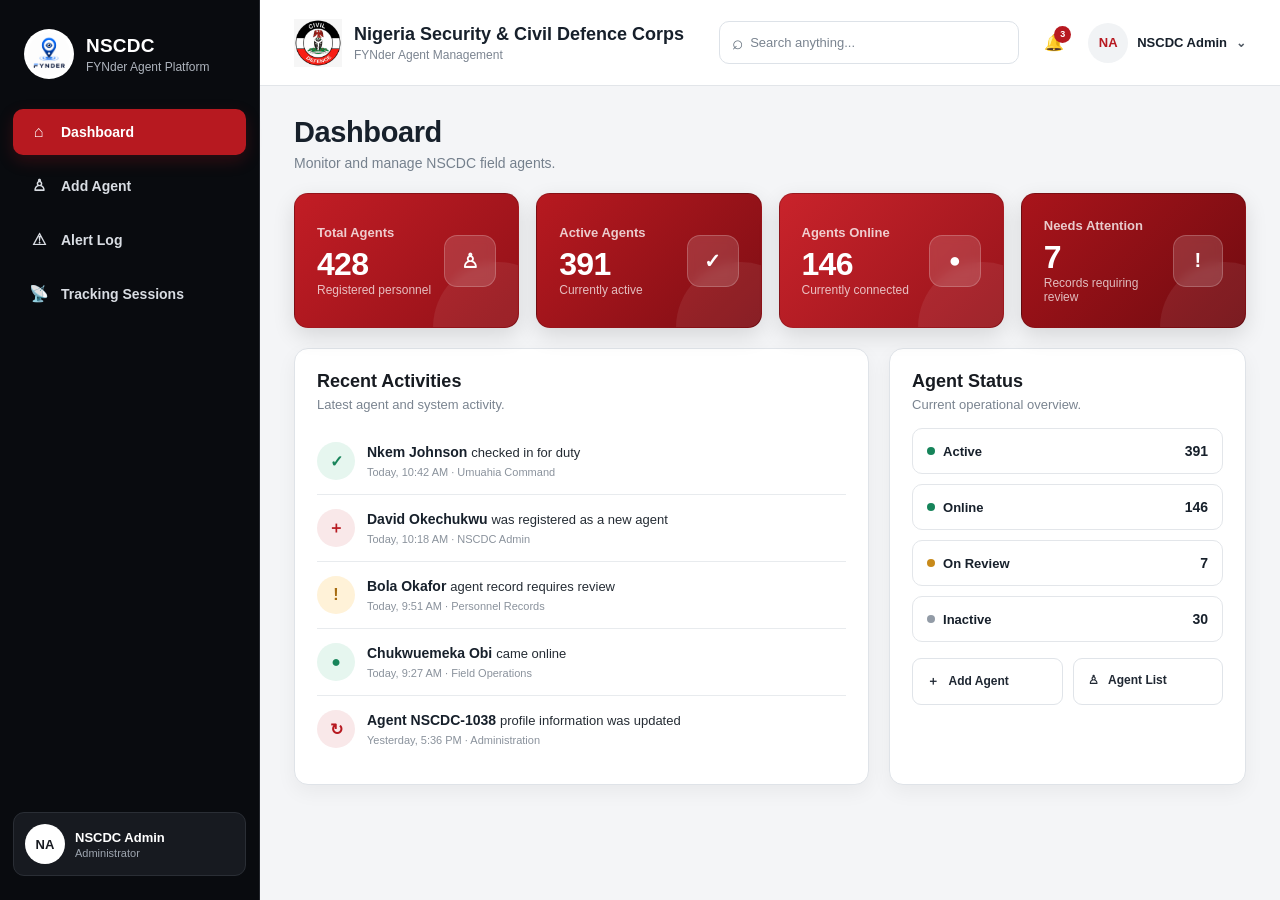
==== index.html @ cd8efd9a "Structured the folders properly" ====
<!doctype html>
<html lang="en">
<head>
  <meta charset="UTF-8">
  <meta name="viewport" content="width=device-width, initial-scale=1.0">

  <title>NSCDC FYNder — Dashboard</title>

  <link rel="stylesheet" href="styles.css">

  <style>
    /* --- Admin dropdown (header, top-right) — same pattern as agents.html --- */
    .top-user{ position: relative; cursor: pointer; user-select: none; }
    .top-user-menu{
      display: none;
      position: absolute;
      top: 100%;
      right: 0;
      margin-top: 10px;
      min-width: 150px;
      background: #fff;
      border: 1px solid #eee;
      border-radius: 10px;
      box-shadow: 0 10px 28px rgba(0,0,0,0.12);
      overflow: hidden;
      z-index: 60;
    }
    .top-user.open .top-user-menu{ display: block; }
    .top-user-menu a{
      display: block;
      padding: 10px 14px;
      font-size: 14px;
      color: #dc2626;
      text-decoration: none;
    }
    .top-user-menu a:hover{ background: #fef2f2; }

    /* --- Notification bell: vibrate + dropdown --- */
    .notification{ position: relative; cursor: pointer; }
    .notif-bell-icon{ display: inline-block; }
    @keyframes bellShake{
      0%,100%{ transform: rotate(0); }
      10%,30%,50%,70%{ transform: rotate(-14deg); }
      20%,40%,60%{ transform: rotate(14deg); }
      80%{ transform: rotate(-7deg); }
      90%{ transform: rotate(7deg); }
    }
    .notification.shake .notif-bell-icon{ animation: bellShake .6s ease-in-out; }
    .notif-menu{
      display: none;
      position: absolute;
      top: 100%;
      right: 0;
      margin-top: 12px;
      width: 270px;
      background: #fff;
      border: 1px solid #eee;
      border-radius: 12px;
      box-shadow: 0 10px 28px rgba(0,0,0,0.12);
      overflow: hidden;
      z-index: 70;
      cursor: default;
    }
    .notification.open .notif-menu{ display: block; }
    .notif-menu-header{
      padding: 10px 14px; font-size: 12px; font-weight: 700; letter-spacing: .03em;
      text-transform: uppercase; color: #999; border-bottom: 1px solid #f2f2f2;
    }
    .notif-item{
      display: flex; gap: 8px; align-items: flex-start; padding: 10px 14px;
      text-decoration: none; color: #1a1a1a; border-bottom: 1px solid #f7f7f7;
    }
    .notif-item:hover{ background: #fef2f2; }
    .notif-item .notif-icon{ font-size: 16px; margin-top: 1px; }
    .notif-item-title{ font-size: 13px; font-weight: 600; }
    .notif-item-sub{ font-size: 12px; color: #999; margin-top: 1px; }
    .notif-view-all{
      display: block; text-align: center; padding: 10px; font-size: 13px;
      font-weight: 600; color: #dc2626; text-decoration: none;
    }
    .notif-view-all:hover{ background: #fef2f2; }
  </style>

</head>

<body>

<div class="app">

  <!-- =========================
       SIDEBAR
  ========================== -->
  <aside class="sidebar">

    <div class="brand">
      <img
        src="fynder logo.png"
        alt="NSCDC Logo"
        class="brand-logo"
      >

      <div class="brand-text">
        <strong>NSCDC</strong>
        <span>FYNder Agent Platform</span>
      </div>
    </div>


    <!-- Navigation -->
    <nav class="nav">

      <a href="dashboard.html" class="nav-link active">
        <span class="nav-icon">⌂</span>
        <span>Dashboard</span>
      </a>

      <a href="agents.html" class="nav-link">
        <span class="nav-icon">♙</span>
        <span>Add Agent</span>
      </a>

      <a href="alerts.html" class="nav-link">
        <span class="nav-icon">⚠</span>
        <span>Alert Log</span>
      </a>

      <a href="tracking.html" class="nav-link">
        <span class="nav-icon">📡</span>
        <span>Tracking Sessions</span>
      </a>

    </nav>


    <!-- Sidebar bottom -->
    <div class="sidebar-bottom">

      <div class="admin-card">

        <div class="avatar">
          NA
        </div>

        <div class="admin-info">
          <strong>NSCDC Admin</strong>
          <span>Administrator</span>
        </div>

       

      </div>

      
        
      </a>

    </div>

  </aside>



  <!-- =========================
       MAIN AREA
  ========================== -->
  <main class="main">

    <!-- =========================
         TOP HEADER
    ========================== -->
    <header class="top-header">

      <div class="organization">

        <img
          src="nscdc-logo.png"
          alt="NSCDC"
          class="organization-logo"
        >

        <div class="organization-text">
          <strong>Nigeria Security &amp; Civil Defence Corps</strong>
          <span>FYNder Agent Management</span>
        </div>

      </div>


      <!-- Search -->
      <div class="top-search">
        <span class="search-icon">⌕</span>
        <span>Search anything...</span>
      </div>


      <!-- Notification -->
      <div class="notification" id="notifBell">

        <span class="notif-bell-icon">🔔</span>

        <span class="notification-badge" id="notifBadge">
          3
        </span>

        <div class="notif-menu" id="notifMenu">
          <div class="notif-menu-header">Recent reports</div>
          <a class="notif-item" href="alerts.html#ALT-00124">
            <span class="notif-icon">🏫</span>
            <div>
              <div class="notif-item-title">School Attack reported</div>
              <div class="notif-item-sub">Umuahia North · Critical · 10:42 AM</div>
            </div>
          </a>
          <a class="notif-item" href="alerts.html#ALT-00123">
            <span class="notif-icon">🧒</span>
            <div>
              <div class="notif-item-title">Missing Child reported</div>
              <div class="notif-item-sub">Aba South · High · 9:17 AM</div>
            </div>
          </a>
          <a class="notif-item" href="alerts.html#ALT-00121">
            <span class="notif-icon">🏫</span>
            <div>
              <div class="notif-item-title">School Attack reported</div>
              <div class="notif-item-sub">Ohafia · High · 8:30 AM</div>
            </div>
          </a>
          <a class="notif-view-all" href="alerts.html">View all alerts</a>
        </div>

      </div>


      <!-- User -->
      <div class="top-user" id="topUser">

        <div class="top-avatar">
          NA
        </div>

        <span class="top-user-name">
          NSCDC Admin
        </span>

        <span class="top-user-arrow">
          ⌄
        </span>

        <div class="top-user-menu" id="topUserMenu">
          <a href="#">⏻ Log out</a>
        </div>

      </div>

    </header>



    <!-- =========================
         PAGE CONTENT
    ========================== -->
    <section class="content">


      <!-- Page title -->
      <div class="page-title">

        <div>
          <h1>Dashboard</h1>

          <p>
            Monitor and manage NSCDC field agents.
          </p>
        </div>

      </div>



      <!-- =========================
           STATISTICS
      ========================== -->
      <div class="stats-grid">


        <!-- Total Agents -->
        <div class="stat-card stat-red-one">

          <div class="stat-content">

            <span class="stat-label">
              Total Agents
            </span>

            <strong class="stat-number">
              428
            </strong>

            <span class="stat-description">
              Registered personnel
            </span>

          </div>

          <div class="stat-icon">
            ♙
          </div>

        </div>



        <!-- Active Agents -->
        <div class="stat-card stat-red-two">

          <div class="stat-content">

            <span class="stat-label">
              Active Agents
            </span>

            <strong class="stat-number">
              391
            </strong>

            <span class="stat-description">
              Currently active
            </span>

          </div>

          <div class="stat-icon">
            ✓
          </div>

        </div>



        <!-- Online Agents -->
        <div class="stat-card stat-red-three">

          <div class="stat-content">

            <span class="stat-label">
              Agents Online
            </span>

            <strong class="stat-number">
              146
            </strong>

            <span class="stat-description">
              Currently connected
            </span>

          </div>

          <div class="stat-icon">
            ●
          </div>

        </div>



        <!-- Attention -->
        <div class="stat-card stat-red-four">

          <div class="stat-content">

            <span class="stat-label">
              Needs Attention
            </span>

            <strong class="stat-number">
              7
            </strong>

            <span class="stat-description">
              Records requiring review
            </span>

          </div>

          <div class="stat-icon">
            !
          </div>

        </div>

      </div>



      <!-- =========================
           DASHBOARD LOWER SECTION
      ========================== -->
      <div class="dashboard-grid">


        <!-- =========================
             RECENT ACTIVITIES
        ========================== -->
        <div class="dashboard-card">

          <div class="card-header">

            <div>
              <h2>Recent Activities</h2>

              <p>
                Latest agent and system activity.
              </p>
            </div>

          </div>


          <!-- Activity 1 -->
          <div class="activity-row">

            <div class="activity-icon activity-green">
              ✓
            </div>

            <div class="activity-content">

              <strong>
                Nkem Johnson
              </strong>

              <span>
                checked in for duty
              </span>

              <small>
                Today, 10:42 AM · Umuahia Command
              </small>

            </div>

          </div>


          <!-- Activity 2 -->
          <div class="activity-row">

            <div class="activity-icon activity-red">
              ＋
            </div>

            <div class="activity-content">

              <strong>
                David Okechukwu
              </strong>

              <span>
                was registered as a new agent
              </span>

              <small>
                Today, 10:18 AM · NSCDC Admin
              </small>

            </div>

          </div>


          <!-- Activity 3 -->
          <div class="activity-row">

            <div class="activity-icon activity-amber">
              !
            </div>

            <div class="activity-content">

              <strong>
                Bola Okafor
              </strong>

              <span>
                agent record requires review
              </span>

              <small>
                Today, 9:51 AM · Personnel Records
              </small>

            </div>

          </div>


          <!-- Activity 4 -->
          <div class="activity-row">

            <div class="activity-icon activity-green">
              ●
            </div>

            <div class="activity-content">

              <strong>
                Chukwuemeka Obi
              </strong>

              <span>
                came online
              </span>

              <small>
                Today, 9:27 AM · Field Operations
              </small>

            </div>

          </div>


          <!-- Activity 5 -->
          <div class="activity-row">

            <div class="activity-icon activity-red">
              ↻
            </div>

            <div class="activity-content">

              <strong>
                Agent NSCDC-1038
              </strong>

              <span>
                profile information was updated
              </span>

              <small>
                Yesterday, 5:36 PM · Administration
              </small>

            </div>

          </div>

        </div>



        <!-- =========================
             AGENT STATUS
        ========================== -->
        <div class="dashboard-card">

          <div class="card-header">

            <div>
              <h2>Agent Status</h2>

              <p>
                Current operational overview.
              </p>
            </div>

          </div>


          <!-- Active -->
          <div class="status-row">

            <div class="status-name">

              <span class="status-dot dot-green"></span>

              <span>
                Active
              </span>

            </div>

            <strong>
              391
            </strong>

          </div>


          <!-- Online -->
          <div class="status-row">

            <div class="status-name">

              <span class="status-dot dot-green"></span>

              <span>
                Online
              </span>

            </div>

            <strong>
              146
            </strong>

          </div>


          <!-- Review -->
          <div class="status-row">

            <div class="status-name">

              <span class="status-dot dot-amber"></span>

              <span>
                On Review
              </span>

            </div>

            <strong>
              7
            </strong>

          </div>


          <!-- Inactive -->
          <div class="status-row">

            <div class="status-name">

              <span class="status-dot dot-gray"></span>

              <span>
                Inactive
              </span>

            </div>

            <strong>
              30
            </strong>

          </div>


          <!-- Quick links -->
          <div class="quick-links">

            <a href="agents.html">
              ＋ &nbsp; Add Agent
            </a>

            <a href="agents.html">
              ♙ &nbsp; Agent List
            </a>

          </div>

        </div>

      </div>

    </section>

  </main>

</div>

<script>
  // Security/NSCDC Admin dropdown (header, top-right) — same behavior as agents.html
  var topUser = document.getElementById("topUser");
  if (topUser) {
    topUser.addEventListener("click", function(e){
      e.stopPropagation();
      topUser.classList.toggle("open");
    });
    // Close it when clicking anywhere else on the page
    document.addEventListener("click", function(){
      topUser.classList.remove("open");
    });
    // Prevent clicks inside the menu itself from closing it before the link fires
    var topUserMenu = document.getElementById("topUserMenu");
    if (topUserMenu) {
      topUserMenu.addEventListener("click", function(e){ e.stopPropagation(); });
    }
  }

  // Notification bell: dropdown + vibrate on new report
  var notifBell = document.getElementById("notifBell");
  var notifMenu = document.getElementById("notifMenu");
  if (notifBell) {
    notifBell.addEventListener("click", function(e){
      e.stopPropagation();
      notifBell.classList.toggle("open");
    });
    document.addEventListener("click", function(){
      notifBell.classList.remove("open");
    });
    if (notifMenu) {
      notifMenu.addEventListener("click", function(e){ e.stopPropagation(); });
    }
  }

  function shakeNotifBell(){
    if (!notifBell) return;
    notifBell.classList.add("shake");
    setTimeout(function(){ notifBell.classList.remove("shake"); }, 650);
  }

  // Simulates a new report coming in. Replace with a real trigger
  // (e.g. a websocket "new_alert" event) when this connects to a backend.
  setTimeout(shakeNotifBell, 3000);
  setInterval(shakeNotifBell, 20000);
</script>

</body>
</html>
---- styles.css ----
/* =========================================
   RESET
========================================= */

* {
  box-sizing: border-box;
}

html {
  margin: 0;
  padding: 0;
}

body {
  margin: 0;
  padding: 0;

  font-family:
    Inter,
    "Segoe UI",
    Arial,
    sans-serif;

  background: #f4f5f7;
  color: #171b21;
}


/* =========================================
   APP
========================================= */

.app {
  min-height: 100vh;
  display: flex;
}


/* =========================================
   SIDEBAR
========================================= */

.sidebar {
  position: fixed;

  left: 0;
  top: 0;
  bottom: 0;

  width: 260px;

  background: #080a0d;
  color: #ffffff;

  padding: 24px 13px;

  display: flex;
  flex-direction: column;

  border-right: 1px solid #24272d;

  z-index: 10;
}


/* Brand */

.brand {
  display: flex;
  align-items: center;

  gap: 12px;

  padding: 5px 11px 30px;
}

.brand-logo {
  width: 50px;
  height: 50px;

  object-fit: contain;

  background: #ffffff;

  border-radius: 50%;

  padding: 4px;
}

.brand-text strong {
  display: block;

  font-size: 19px;
  font-weight: 800;

  letter-spacing: .2px;
}

.brand-text span {
  display: block;

  margin-top: 3px;

  color: #aeb4bd;

  font-size: 12px;
}


/* =========================================
   NAVIGATION
========================================= */

.nav {
  display: grid;
  gap: 7px;
}

.nav-link {
  display: flex;
  align-items: center;

  gap: 12px;

  padding: 14px 15px;

  border-radius: 10px;

  color: #d9dde3;

  text-decoration: none;

  font-size: 14px;
  font-weight: 700;

  transition:
    background .2s ease,
    color .2s ease,
    transform .2s ease;
}

.nav-link:hover {
  background: #1b1e23;

  color: #ffffff;

  transform: translateX(2px);
}

.nav-link.active {
  background: #b71920;

  color: #ffffff;

  box-shadow:
    0 5px 15px rgba(183, 25, 32, .25);
}

.nav-icon {
  width: 21px;

  text-align: center;

  font-size: 16px;
}


/* =========================================
   SIDEBAR BOTTOM
========================================= */

.sidebar-bottom {
  margin-top: auto;
}

.admin-card {
  display: flex;
  align-items: center;

  gap: 10px;

  padding: 11px;

  background: #171a20;

  border: 1px solid #2a2e35;

  border-radius: 11px;
}

.avatar {
  width: 40px;
  height: 40px;

  border-radius: 50%;

  display: grid;
  place-items: center;

  background: #ffffff;

  color: #171a20;

  font-weight: 800;

  font-size: 13px;
}

.admin-info {
  min-width: 0;
}

.admin-info strong {
  display: block;

  font-size: 13px;
}

.admin-info span {
  display: block;

  margin-top: 2px;

  color: #9da5af;

  font-size: 11px;
}

.admin-arrow {
  margin-left: auto;

  color: #aeb4bd;
}

.logout {
  display: block;

  margin-top: 9px;

  padding: 9px;

  border-radius: 8px;

  color: #bfc5cd;

  text-align: center;

  text-decoration: none;

  font-size: 13px;

  transition: all .2s ease;
}

.logout:hover {
  background: #24272d;

  color: #ffffff;
}


/* =========================================
   MAIN
========================================= */

.main {
  width: calc(100% - 260px);

  margin-left: 260px;

  min-height: 100vh;
}


/* =========================================
   TOP HEADER
========================================= */

.top-header {
  height: 86px;

  background: #ffffff;

  border-bottom: 1px solid #e2e5e9;

  display: flex;
  align-items: center;

  gap: 22px;

  padding: 0 34px;
}


/* Organization */

.organization {
  display: flex;
  align-items: center;

  gap: 12px;

  flex: 1;
}

.organization-logo {
  width: 48px;
  height: 48px;

  object-fit: contain;
}

.organization-text strong {
  display: block;

  font-size: 18px;
}

.organization-text span {
  display: block;

  margin-top: 3px;

  color: #7b8490;

  font-size: 12px;
}


/* Search */

.top-search {
  width: 300px;
  height: 43px;

  border: 1px solid #dde2e8;

  border-radius: 10px;

  display: flex;
  align-items: center;

  gap: 7px;

  padding: 0 12px;

  color: #7a8490;

  font-size: 13px;
}

.search-icon {
  font-size: 19px;

  color: #65717e;
}


/* Notification */

.notification {
  position: relative;

  width: 25px;
  height: 30px;

  display: grid;
  place-items: center;
}

.notification-icon {
  font-size: 20px;

  color: #171b21;
}

.notification-badge {
  position: absolute;

  top: -2px;
  right: -5px;

  min-width: 17px;
  height: 17px;

  display: grid;
  place-items: center;

  padding: 0 4px;

  border-radius: 20px;

  background: #b71920;

  color: #ffffff;

  font-size: 9px;
  font-weight: 800;
}


/* Top user */

.top-user {
  display: flex;
  align-items: center;

  gap: 9px;

  font-size: 13px;

  font-weight: 700;

  white-space: nowrap;
}

.top-avatar {
  width: 40px;
  height: 40px;

  border-radius: 50%;

  display: grid;
  place-items: center;

  background: #f1f3f5;

  color: #b71920;

  font-weight: 800;
}

.top-user-arrow {
  color: #505963;

  font-size: 12px;
}


/* =========================================
   CONTENT
========================================= */

.content {
  padding: 30px 34px;
}


/* =========================================
   PAGE TITLE
========================================= */

.page-title {
  display: flex;

  justify-content: space-between;
  align-items: flex-start;

  margin-bottom: 22px;
}

.page-title h1 {
  margin: 0;

  font-size: 29px;

  font-weight: 800;

  letter-spacing: -.4px;
}

.page-title p {
  margin: 6px 0 0;

  color: #75808d;

  font-size: 14px;
}


/* =========================================
   STATISTICS
========================================= */

.stats-grid {
  display: grid;

  grid-template-columns:
    repeat(4, 1fr);

  gap: 17px;

  margin-bottom: 20px;
}


/* Main red cards */

.stat-card {
  min-height: 135px;

  padding: 22px;

  display: flex;
  justify-content: space-between;
  align-items: center;

  position: relative;

  overflow: hidden;

  color: #ffffff;

  border-radius: 14px;

  border: 1px solid rgba(0, 0, 0, .15);

  box-shadow:
    0 8px 22px rgba(0, 0, 0, .12);

  transition:
    transform .2s ease,
    box-shadow .2s ease;
}


/* Decorative shine */

.stat-card::after {
  content: "";

  position: absolute;

  width: 130px;
  height: 130px;

  right: -45px;
  bottom: -65px;

  border-radius: 50%;

  background: rgba(255,255,255,.07);

  pointer-events: none;
}


/* Hover */

.stat-card:hover {
  transform: translateY(-3px);

  box-shadow:
    0 14px 30px rgba(0,0,0,.18);
}


/* Red variations */

.stat-red-one {
  background:
    linear-gradient(
      135deg,
      #c21d25,
      #921118
    );
}

.stat-red-two {
  background:
    linear-gradient(
      135deg,
      #b71920,
      #7f0e14
    );
}

.stat-red-three {
  background:
    linear-gradient(
      135deg,
      #c9232b,
      #97141b
    );
}

.stat-red-four {
  background:
    linear-gradient(
      135deg,
      #a9141b,
      #700b10
    );
}


/* Stat content */

.stat-content {
  position: relative;

  z-index: 2;
}

.stat-label {
  display: block;

  color: rgba(255,255,255,.78);

  font-size: 13px;

  font-weight: 600;
}

.stat-number {
  display: block;

  margin: 8px 0 3px;

  color: #ffffff;

  font-size: 32px;

  line-height: 1;

  font-weight: 850;

  letter-spacing: -.7px;
}

.stat-description {
  display: block;

  color: rgba(255,255,255,.72);

  font-size: 12px;
}


/* Stat icon */

.stat-icon {
  position: relative;

  z-index: 2;

  width: 52px;
  height: 52px;

  border-radius: 13px;

  display: grid;
  place-items: center;

  background: rgba(255,255,255,.14);

  border: 1px solid rgba(255,255,255,.2);

  color: #ffffff;

  font-size: 20px;

  font-weight: 900;

  backdrop-filter: blur(5px);
}


/* =========================================
   LOWER DASHBOARD
========================================= */

.dashboard-grid {
  display: grid;

  grid-template-columns:
    1.45fr .9fr;

  gap: 20px;
}


/* Dashboard cards */

.dashboard-card {
  background: #ffffff;

  border: 1px solid #dfe3e8;

  border-radius: 14px;

  box-shadow:
    0 7px 20px rgba(15,20,28,.05);

  padding: 22px;
}


/* Card header */

.card-header h2 {
  margin: 0;

  font-size: 18px;

  font-weight: 800;

  color: #171b21;
}

.card-header p {
  margin: 5px 0 16px;

  color: #7a8490;

  font-size: 13px;
}


/* =========================================
   RECENT ACTIVITIES
========================================= */

.activity-row {
  display: flex;
  align-items: center;

  gap: 12px;

  padding: 14px 0;

  border-bottom: 1px solid #e8ebee;
}

.activity-row:last-child {
  border-bottom: none;
}


.activity-icon {
  width: 38px;
  height: 38px;

  flex-shrink: 0;

  border-radius: 50%;

  display: grid;
  place-items: center;

  font-weight: 800;
}


/* Green */

.activity-green {
  background: #e6f6ef;

  color: #18845a;
}


/* Red */

.activity-red {
  background: #f9e8e9;

  color: #b71920;
}


/* Amber */

.activity-amber {
  background: #fff2d8;

  color: #a66c11;
}


/* Activity text */

.activity-content {
  font-size: 13px;

  line-height: 1.35;
}

.activity-content strong {
  font-size: 14px;
}

.activity-content span {
  color: #252c34;
}

.activity-content small {
  display: block;

  margin-top: 3px;

  color: #8a929c;

  font-size: 11px;
}


/* =========================================
   AGENT STATUS
========================================= */

.status-row {
  display: flex;

  align-items: center;

  justify-content: space-between;

  padding: 14px;

  margin-bottom: 10px;

  border: 1px solid #e3e6ea;

  border-radius: 10px;

  transition:
    background .2s ease,
    border-color .2s ease;
}

.status-row:hover {
  background: #fafafa;

  border-color: #d5d9de;
}

.status-name {
  display: flex;

  align-items: center;

  gap: 8px;

  font-size: 13px;

  font-weight: 700;
}

.status-row strong {
  font-size: 14px;
}


/* Dots */

.status-dot {
  width: 8px;
  height: 8px;

  border-radius: 50%;
}

.dot-green {
  background: #16845a;
}

.dot-amber {
  background: #c88a1a;
}

.dot-gray {
  background: #929ba6;
}


/* =========================================
   QUICK LINKS
========================================= */

.quick-links {
  display: grid;

  grid-template-columns:
    1fr 1fr;

  gap: 10px;

  margin-top: 16px;
}

.quick-links a {
  padding: 14px;

  border: 1px solid #e0e4e9;

  border-radius: 9px;

  color: #202833;

  text-decoration: none;

  font-size: 12px;

  font-weight: 700;

  transition:
    border-color .2s ease,
    background .2s ease,
    color .2s ease;
}

.quick-links a:hover {
  border-color: #d09da0;

  background: #fff8f8;

  color: #b71920;
}


/* =========================================
   RESPONSIVE — TABLET
========================================= */

@media (max-width: 1150px) {

  .stats-grid {
    grid-template-columns:
      repeat(2, 1fr);
  }

  .dashboard-grid {
    grid-template-columns: 1fr;
  }

  .top-search {
    width: 230px;
  }

}


/* =========================================
   RESPONSIVE — MOBILE
========================================= */

@media (max-width: 760px) {

  .app {
    display: block;
  }

  .sidebar {
    position: static;

    width: 100%;

    min-height: auto;
  }

  .main {
    width: 100%;

    margin-left: 0;
  }

  .top-header {
    height: auto;

    padding: 16px;

    flex-wrap: wrap;
  }

  .organization {
    min-width: 100%;
  }

  .top-search {
    width: 100%;
  }

  .content {
    padding: 22px 14px;
  }

  .page-title {
    flex-direction: column;

    gap: 14px;
  }

  .stats-grid {
    grid-template-columns: 1fr;
  }

  .dashboard-grid {
    grid-template-columns: 1fr;
  }

  .quick-links {
    grid-template-columns: 1fr;
  }

}
*{box-sizing:border-box}
:root{
  --black:#090b0f;
  --black-2:#111419;
  --black-3:#1b1f25;
  --red:#b71920;
  --red-dark:#8e1016;
  --red-soft:#fbe9ea;
  --red-pale:#fff6f6;
  --white:#fff;
  --page:#f4f5f7;
  --border:#dfe3e8;
  --text:#17202b;
  --muted:#78838f;
  --green:#16845a;
  --green-soft:#e7f6ef;
  --amber:#a66c11;
  --amber-soft:#fff0d2;
}

html{scroll-behavior:smooth}
body{margin:0;font-family:Inter,Segoe UI,Arial,sans-serif;background:var(--page);color:var(--text)}
a{text-decoration:none;color:inherit}
button,input,select{font:inherit}
.app{display:flex;min-height:100vh}

/* SIDEBAR */
.sidebar{
  position:fixed;left:0;top:0;bottom:0;width:260px;
  background:var(--black);color:#fff;padding:24px 13px;
  display:flex;flex-direction:column;border-right:1px solid #24272d;z-index:10
}
.brand{display:flex;gap:12px;align-items:center;padding:5px 11px 30px}
.brand-logo{width:50px;height:50px;border-radius:50%;background:#fff;object-fit:contain;padding:4px}
.brand b{font-size:19px;letter-spacing:.2px}
.brand small{display:block;color:#aeb4bd;margin-top:3px;font-size:12px}
.nav{display:grid;gap:7px}
.nav a{color:#d9dde3;padding:14px 15px;border-radius:10px;font-weight:700;display:flex;gap:12px;align-items:center;transition:.18s ease}
.nav a:hover{background:#21171a;color:#fff}
.nav a.active{background:var(--red);color:#fff;box-shadow:0 6px 16px rgba(183,25,32,.22)}
.nav-icon{width:21px;text-align:center;font-size:16px}
.sidebar-bottom{margin-top:auto}
.admin{display:flex;align-items:center;gap:10px;background:#171a20;border:1px solid #2a2e35;border-radius:11px;padding:11px}
.admin b{font-size:13px}
.admin small{display:block;color:#9da5af;margin-top:2px;font-size:11px}
.avatar{width:40px;height:40px;border-radius:50%;background:#fff;color:#171a20;display:grid;place-items:center;font-weight:800;flex:none}
.admin .arrow{margin-left:auto;color:#aeb4bd}
.logout{display:block;text-align:center;margin-top:9px;padding:9px;color:#d9dde3;font-size:13px;border-radius:8px;transition:.18s}
.logout:hover{background:#24272d;color:#fff}

/* HEADER */
.main{margin-left:260px;width:calc(100% - 260px)}
header{height:86px;background:#fff;border-bottom:1px solid #e2e5e9;display:flex;align-items:center;padding:0 34px;gap:22px}
.org{display:flex;align-items:center;gap:12px;flex:1;min-width:0}
.org-logo{width:48px;height:48px;object-fit:contain}
.org b{display:block;font-size:18px;white-space:nowrap}
.org small{color:#7b8490}
.search{width:300px;height:43px;border:1px solid #dde2e8;border-radius:10px;padding:12px;color:#7a8490;background:#fff}
.notif{position:relative;font-size:20px;color:#202832}
.badge{position:absolute;top:-8px;right:-7px;background:var(--red);color:#fff;font-size:9px;padding:3px 5px;border-radius:12px;font-style:normal}
.top-user{display:flex;align-items:center;gap:9px;font-weight:700;white-space:nowrap;font-size:13px}
.top-user .avatar{background:#f0f2f5}
.top-logout{font-size:12px;color:var(--red);font-weight:800;margin-left:5px}

/* PAGE */
.content{padding:30px 34px}
.eyebrow{font-size:10px;font-weight:900;letter-spacing:1.1px;color:var(--red);margin-bottom:5px}
.title-row{display:flex;justify-content:space-between;align-items:flex-end;margin-bottom:22px}
.title-row h1{margin:0;font-size:29px;letter-spacing:-.4px}
.subtitle{margin:5px 0 0;color:#75808d;font-size:14px}
.btn{border:0;border-radius:9px;padding:12px 17px;font-weight:800;cursor:pointer;display:inline-flex;align-items:center;justify-content:center;transition:.18s ease}
.red-btn{background:var(--red);color:#fff;box-shadow:0 5px 14px rgba(183,25,32,.16)}
.red-btn:hover{background:var(--red-dark);transform:translateY(-1px)}
.card{background:#fff;border:1px solid var(--border);border-radius:13px;box-shadow:0 7px 22px rgba(15,20,28,.055)}
.agent-layout{display:grid;grid-template-columns:minmax(0,1.35fr) minmax(360px,.9fr);gap:20px;align-items:start}

/* TOOLBAR */
.agent-card{overflow:hidden}
.toolbar{padding:16px;border-bottom:1px solid #e2e6eb;display:flex;gap:10px}
.input-wrap{height:42px;border:1px solid #dce2e8;border-radius:9px;display:flex;align-items:center;padding:0 12px;flex:1;color:#7d8792;background:#fff}
.input-wrap span{margin-right:7px}
.input{height:100%;border:0;outline:0;padding:0;min-width:0;width:100%;color:var(--text)}
.input::placeholder{color:#929aa4}
.select{height:42px;border:1px solid #dce2e8;border-radius:9px;padding:0 11px;background:#fff;color:#3b4652;outline:0}
.list-summary{height:42px;padding:0 17px;display:flex;align-items:center;gap:18px;color:#7d8792;font-size:11px;border-bottom:1px solid #e7eaed}
.list-summary strong{color:#252e38}
.tiny-green,.tiny-gray{display:inline-block;width:7px;height:7px;border-radius:50%;margin-right:5px}
.tiny-green{background:var(--green)}
.tiny-gray{background:#929ba6}

/* TABLE */
.mobile-scroll{overflow:auto}
.table{width:100%;border-collapse:collapse;min-width:760px}
.table th{font-size:10px;color:#74808c;text-align:left;padding:13px 12px;border-bottom:1px solid #e1e5e9;letter-spacing:.3px;background:#fcfcfd}
.table td{padding:13px 12px;border-bottom:1px solid #e8ebee;font-size:12px;vertical-align:middle}
.table tbody tr{transition:.15s ease}
.table tbody tr:hover td{background:#fff8f8}
.table tr.selected-row td{background:#fff8f8}
.table tr.selected-row td:first-child{box-shadow:inset 3px 0 0 var(--red)}
.person{display:flex;align-items:center;gap:9px}
.person .mini{width:34px;height:34px;border-radius:50%;background:#f5e0e1;color:var(--red);display:grid;place-items:center;font-weight:800;flex:none}
.person b{font-size:12px}
.person small,.table td small{display:block;color:#8a939e;margin-top:2px;font-size:10px}
.pill{display:inline-flex;align-items:center;gap:6px;padding:6px 9px;border-radius:20px;font-size:10px;font-weight:800;white-space:nowrap}
.pill.green{background:var(--green-soft);color:#167a54}
.pill.gray{background:#eef0f2;color:#69737f}
.pill.amber{background:var(--amber-soft);color:#9a6813}
.dot{width:7px;height:7px;border-radius:50%}
.green-dot{background:var(--green)}
.amber-dot{background:#c88a1a}
.gray-dot{background:#929ba6}
.actions{white-space:nowrap}
.action-btn{border:1px solid #dce2e8;background:#fff;color:var(--red);border-radius:8px;padding:7px 9px;font-weight:800;font-size:10px;display:inline-flex;align-items:center;justify-content:center;margin-right:4px;cursor:pointer;transition:.16s}
.action-btn:hover{background:var(--red);border-color:var(--red);color:#fff}
.pagination{display:flex;justify-content:space-between;align-items:center;padding:13px 16px;color:#7b8590;font-size:11px}
.pagination div{display:flex;gap:5px}
.pagination button{border:1px solid #dce2e8;background:#fff;border-radius:7px;width:29px;height:29px;color:#59636e;cursor:pointer}
.pagination button:hover,.pagination .current{background:var(--red);border-color:var(--red);color:#fff}

/* LOCATION */
.location-panel{overflow:hidden}
.location-head{padding:17px 18px;border-bottom:1px solid #e2e6eb;display:flex;justify-content:space-between;align-items:flex-start}
.location-head h2{margin:0;font-size:16px}
.online{color:var(--green);font-size:11px;margin-top:7px;display:flex;align-items:center;gap:6px}
.live-dot{width:7px;height:7px;border-radius:50%;background:var(--green);display:inline-block}
.live-label{font-size:11px;color:var(--green);font-weight:800}
.profile-box{margin:14px;padding:15px;border:1px solid #dfe4e9;border-radius:11px;background:#fbfcfd}
.profile-main{display:flex;gap:10px;align-items:center}
.large-avatar{width:44px;height:44px;border-radius:50%;background:#f5e0e1;color:var(--red);display:grid;place-items:center;font-weight:800}
.profile-main b{display:block;font-size:13px}
.profile-main small{color:#7b8590;font-size:10px}
.profile-sync{margin-left:auto;color:#7c8792;font-size:9px}
.info-grid{display:grid;grid-template-columns:1fr 1fr;gap:12px;margin-top:15px}
.info-grid label{display:block;color:#84909c;font-size:9px;margin-bottom:3px}
.info-grid strong{font-size:11px}
.green-text{color:var(--green)}
.map-card{margin:14px;border:1px solid #dfe4e9;border-radius:11px;overflow:hidden}
.map-top{padding:12px;display:flex;justify-content:space-between;align-items:center;font-size:11px;gap:8px}
.map-top b{display:block;font-size:11px}
.map-top span{display:block;color:#7c8792;margin-top:4px;font-size:9px}
.map{height:270px;position:relative;background:#e9ede9;overflow:hidden}
.map:before{content:"";position:absolute;inset:0;background:
  linear-gradient(82deg,transparent 0 20%,#d9ddd9 20.5% 21.8%,transparent 22% 47%,#d8dcd7 47.5% 49%,transparent 49.5%),
  linear-gradient(8deg,transparent 0 27%,#fff 27.5% 30%,transparent 30.5% 61%,#fff 61.5% 64%,transparent 64.5%),
  linear-gradient(170deg,transparent 0 71%,#d7dbd6 71.5% 73%,transparent 73.5%);
  opacity:.95}
.map-road{position:absolute;background:#fff;z-index:1;opacity:.9}
.road-a{width:16px;height:120%;left:36%;top:-10%;transform:rotate(-8deg)}
.road-b{width:100%;height:13px;left:0;top:38%;transform:rotate(4deg)}
.road-c{width:100%;height:10px;left:0;top:68%;transform:rotate(-3deg)}
.map-block{position:absolute;background:#cfe4cf;border-radius:2px;z-index:0}
.block-a{left:7%;top:13%;width:26%;height:22%}
.block-b{right:8%;top:12%;width:22%;height:20%}
.block-c{left:12%;bottom:8%;width:25%;height:17%}
.block-d{right:14%;bottom:10%;width:28%;height:20%}
.map-water{position:absolute;left:15%;top:-15%;width:16px;height:135%;background:#9fd0e7;transform:rotate(8deg);opacity:.8;z-index:2}
.accuracy-ring{position:absolute;left:53%;top:50%;width:92px;height:92px;border-radius:50%;background:rgba(183,25,32,.09);border:1px solid rgba(183,25,32,.18);transform:translate(-50%,-50%);z-index:3}
.pin{position:absolute;left:53%;top:50%;width:20px;height:20px;border-radius:50% 50% 50% 0;background:var(--red);transform:translate(-50%,-75%) rotate(-45deg);box-shadow:0 2px 8px rgba(183,25,32,.3);z-index:5}
.pin span{position:absolute;transform:rotate(45deg);left:6px;top:4px;color:#fff;font-size:8px}
.map-label{position:absolute;left:48%;top:34%;background:#fff;padding:7px 9px;border-radius:6px;box-shadow:0 3px 10px rgba(0,0,0,.14);font-size:10px;font-weight:800;z-index:6}
.map-controls{position:absolute;right:10px;top:10px;background:#fff;border-radius:7px;box-shadow:0 2px 8px rgba(0,0,0,.12);display:grid;z-index:7}
.map-controls span{padding:7px 9px;border-bottom:1px solid #eee;font-size:13px}
.map-controls span:last-child{border-bottom:0}
.map-road-label{position:absolute;left:8%;top:46%;font-size:8px;color:#758078;z-index:2}
.road-label-2{left:auto;right:9%;top:73%;transform:rotate(-8deg)}
.location-stats{display:grid;grid-template-columns:repeat(4,1fr);padding:13px;border-top:1px solid #e2e6eb;gap:8px}
.loc-stat{display:flex;align-items:center;gap:6px}
.loc-stat small{display:block;color:#85909b;font-size:8px}
.loc-stat b{font-size:10px}
.stat-symbol{color:var(--red);font-weight:900;font-size:14px}
.case{margin:14px;padding:14px;border-radius:10px;border:1px solid #efc3c5;background:var(--red-pale)}
.case-title{font-size:11px;font-weight:800;color:var(--red);margin-bottom:5px}
.case>strong{font-size:12px}
.case p{margin:5px 0 0;color:#7d5860;font-size:10px}

/* MODALS — CSS ONLY */
.modal-toggle{display:none}
.modal-backdrop{display:none;position:fixed;inset:0;background:rgba(5,7,10,.68);z-index:50;align-items:center;justify-content:center;padding:24px}
.modal-toggle:checked + .modal-backdrop{display:flex}
.modal{width:min(720px,100%);max-height:92vh;overflow:auto;background:#fff;border-radius:15px;box-shadow:0 25px 80px rgba(0,0,0,.35);padding:24px}
.edit-modal{width:min(1080px,100%)}
.modal-head{display:flex;justify-content:space-between;align-items:flex-start;margin-bottom:20px}
.modal-head h2{margin:2px 0 4px;font-size:21px}
.modal-head p{margin:0;color:#7a8490;font-size:12px}
.close{cursor:pointer;font-size:27px;color:#6d7680;line-height:1}
.close:hover{color:var(--red)}
.form-grid{display:grid;grid-template-columns:1fr 1fr;gap:15px}
.field label{display:block;font-size:11px;font-weight:800;margin-bottom:6px}
.field input,.field select{width:100%;height:43px;border:1px solid #dce2e8;border-radius:8px;padding:0 11px;outline:0;background:#fff;color:var(--text)}
.field input:focus,.field select:focus{border-color:var(--red);box-shadow:0 0 0 3px rgba(183,25,32,.08)}
.full{grid-column:1/-1}
.modal-actions{display:flex;justify-content:flex-end;gap:9px;border-top:1px solid #e5e8eb;margin-top:20px;padding-top:18px}
.cancel{background:#fff;border:1px solid #dce2e8;color:#26313d}
.cancel:hover{background:#f5f6f8}
.edit-layout{display:grid;grid-template-columns:1.15fr .85fr;gap:18px}
.edit-map-card{border:1px solid #dfe4e9;border-radius:11px;overflow:hidden;background:#fbfcfd}
.edit-map-head{padding:13px;display:flex;justify-content:space-between;align-items:center}
.edit-map-head strong{display:block;font-size:12px}
.edit-map-head small{display:block;color:#7d8791;font-size:9px;margin-top:3px}
.live-pill{font-size:9px;font-weight:800;color:var(--green);background:var(--green-soft);padding:5px 8px;border-radius:20px}
.live-pill span{display:inline-block;width:6px;height:6px;background:var(--green);border-radius:50%;margin-right:4px}
.compact-map{height:250px}
.edit-location-meta{display:flex;justify-content:space-between;padding:11px 13px;font-size:9px;color:#69747f}

/* RESPONSIVE */
@media(max-width:1150px){
  .agent-layout{grid-template-columns:1fr}
  .location-panel{max-width:none}
  .search{width:230px}
}
@media(max-width:850px){
  .sidebar{position:static;width:100%;height:auto}
  .app{display:block}
  .main{margin:0;width:100%}
  header{height:auto;padding:16px;flex-wrap:wrap}
  .org{min-width:100%}
  .search{width:100%;order:3}
  .content{padding:22px 14px}
  .title-row{align-items:flex-start;gap:14px;flex-direction:column}
  .form-grid,.edit-layout{grid-template-columns:1fr}
  .full{grid-column:auto}
}
@media(max-width:560px){
  .nav{grid-template-columns:1fr 1fr}
  .stats{grid-template-columns:1fr}
  .toolbar{flex-wrap:wrap}
  .input-wrap{min-width:100%}
  .select{flex:1;min-width:140px}
  .table{min-width:760px}
  .location-stats{grid-template-columns:1fr 1fr}
  .top-user span:not(.top-logout){font-size:12px}
  .modal{padding:18px}
  .modal-backdrop{padding:10px}
}
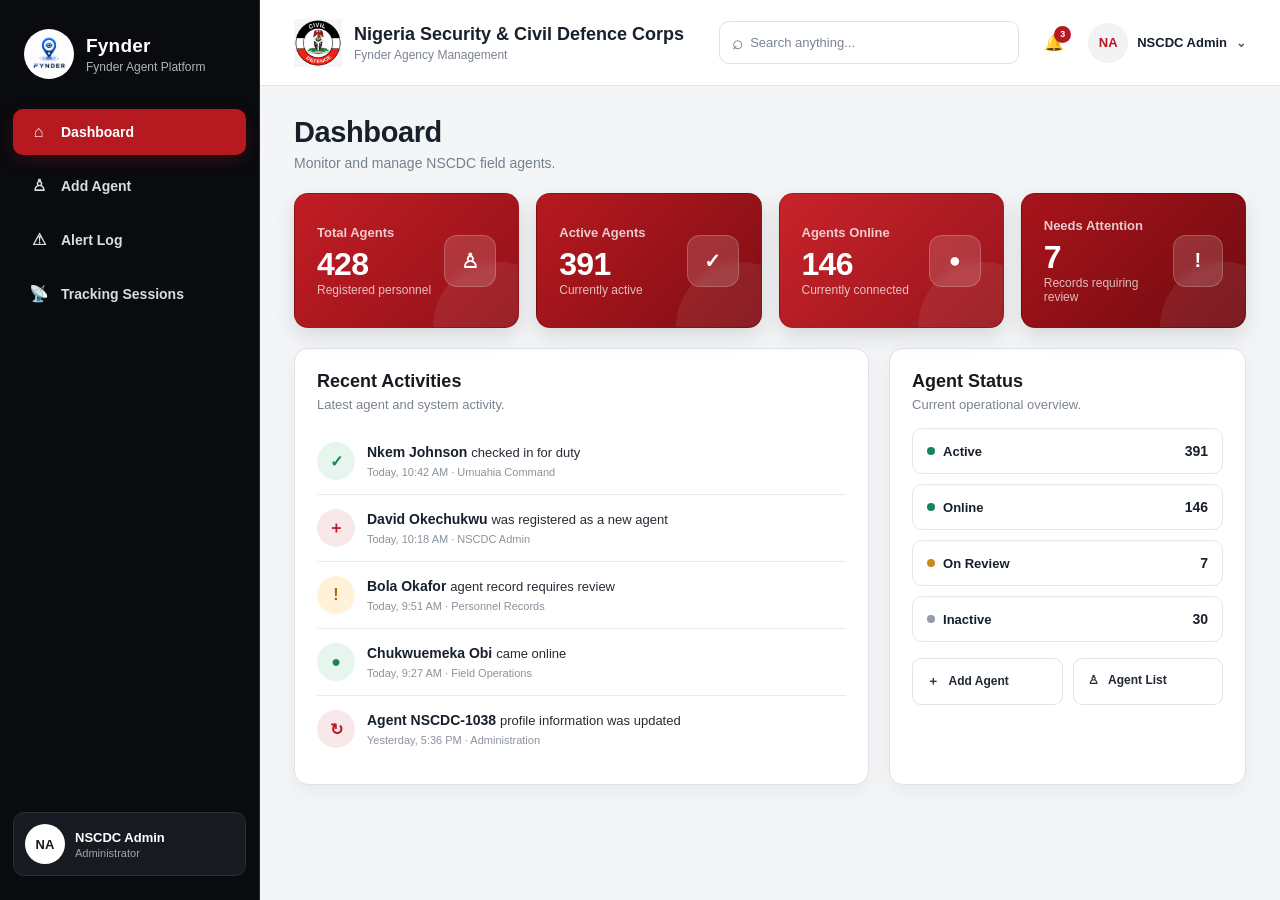
==== commit ccb3376a: "updated NSCDC" ====
--- a/index.html
+++ b/index.html
@@ -4,9 +4,9 @@
   <meta charset="UTF-8">
   <meta name="viewport" content="width=device-width, initial-scale=1.0">
 
-  <title>NSCDC FYNder — Dashboard</title>
-
-  <link rel="stylesheet" href="styles.css">
+  <title>NSCDC Fynder — Dashboard</title>
+
+  <link rel="stylesheet" href="./css/styles.css">
 
   <style>
     /* --- Admin dropdown (header, top-right) — same pattern as agents.html --- */
@@ -94,14 +94,14 @@
 
     <div class="brand">
       <img
-        src="fynder logo.png"
+        src="assets/fynder logo.png"
         alt="NSCDC Logo"
         class="brand-logo"
       >
 
       <div class="brand-text">
-        <strong>NSCDC</strong>
-        <span>FYNder Agent Platform</span>
+        <strong>Fynder</strong>
+        <span>Fynder Agent Platform</span>
       </div>
     </div>
 
@@ -109,22 +109,22 @@
     <!-- Navigation -->
     <nav class="nav">
 
-      <a href="dashboard.html" class="nav-link active">
+      <a href="index.html" class="nav-link active">
         <span class="nav-icon">⌂</span>
         <span>Dashboard</span>
       </a>
 
-      <a href="agents.html" class="nav-link">
+      <a href="./html/agents.html" class="nav-link">
         <span class="nav-icon">♙</span>
         <span>Add Agent</span>
       </a>
 
-      <a href="alerts.html" class="nav-link">
+      <a href="./html/alerts.html" class="nav-link">
         <span class="nav-icon">⚠</span>
         <span>Alert Log</span>
       </a>
 
-      <a href="tracking.html" class="nav-link">
+      <a href="./html/tracking.html" class="nav-link">
         <span class="nav-icon">📡</span>
         <span>Tracking Sessions</span>
       </a>
@@ -173,14 +173,14 @@
       <div class="organization">
 
         <img
-          src="nscdc-logo.png"
-          alt="NSCDC"
+          src="assets/nscdc-logo.png"
+          alt="Fynder"
           class="organization-logo"
         >
 
         <div class="organization-text">
           <strong>Nigeria Security &amp; Civil Defence Corps</strong>
-          <span>FYNder Agent Management</span>
+          <span>Fynder Agency Management</span>
         </div>
 
       </div>
@@ -204,28 +204,28 @@
 
         <div class="notif-menu" id="notifMenu">
           <div class="notif-menu-header">Recent reports</div>
-          <a class="notif-item" href="alerts.html#ALT-00124">
+          <a class="notif-item" href="./html/agents.html#AGT-00123">
             <span class="notif-icon">🏫</span>
             <div>
               <div class="notif-item-title">School Attack reported</div>
               <div class="notif-item-sub">Umuahia North · Critical · 10:42 AM</div>
             </div>
           </a>
-          <a class="notif-item" href="alerts.html#ALT-00123">
+          <a class="notif-item" href="./html/agents.html#AGT-00122">
             <span class="notif-icon">🧒</span>
             <div>
               <div class="notif-item-title">Missing Child reported</div>
               <div class="notif-item-sub">Aba South · High · 9:17 AM</div>
             </div>
           </a>
-          <a class="notif-item" href="alerts.html#ALT-00121">
+          <a class="notif-item" href="./html/alerts.html#ALT-00121">
             <span class="notif-icon">🏫</span>
             <div>
               <div class="notif-item-title">School Attack reported</div>
               <div class="notif-item-sub">Ohafia · High · 8:30 AM</div>
             </div>
           </a>
-          <a class="notif-view-all" href="alerts.html">View all alerts</a>
+          <a class="notif-view-all" href="./html/alerts.html">View all alerts</a>
         </div>
 
       </div>
@@ -651,11 +651,11 @@
           <!-- Quick links -->
           <div class="quick-links">
 
-            <a href="agents.html">
+            <a href="./html/agents.html">
               ＋ &nbsp; Add Agent
             </a>
 
-            <a href="agents.html">
+            <a href="./html/agents.html">
               ♙ &nbsp; Agent List
             </a>
 
--- a/css/styles.css
+++ b/css/styles.css
@@ -0,0 +1,1241 @@
+/* =========================================
+   RESET
+========================================= */
+
+* {
+  box-sizing: border-box;
+}
+
+html {
+  margin: 0;
+  padding: 0;
+}
+
+body {
+  margin: 0;
+  padding: 0;
+
+  font-family:
+    Inter,
+    "Segoe UI",
+    Arial,
+    sans-serif;
+
+  background: #f4f5f7;
+  color: #171b21;
+}
+
+
+/* =========================================
+   APP
+========================================= */
+
+.app {
+  min-height: 100vh;
+  display: flex;
+}
+
+
+/* =========================================
+   SIDEBAR
+========================================= */
+
+.sidebar {
+  position: fixed;
+
+  left: 0;
+  top: 0;
+  bottom: 0;
+
+  width: 260px;
+
+  background: #080a0d;
+  color: #ffffff;
+
+  padding: 24px 13px;
+
+  display: flex;
+  flex-direction: column;
+
+  border-right: 1px solid #24272d;
+
+  z-index: 10;
+}
+
+
+/* Brand */
+
+.brand {
+  display: flex;
+  align-items: center;
+
+  gap: 12px;
+
+  padding: 5px 11px 30px;
+}
+
+.brand-logo {
+  width: 50px;
+  height: 50px;
+
+  object-fit: contain;
+
+  background: #ffffff;
+
+  border-radius: 50%;
+
+  padding: 4px;
+}
+
+.brand-text strong {
+  display: block;
+
+  font-size: 19px;
+  font-weight: 800;
+
+  letter-spacing: .2px;
+}
+
+.brand-text span {
+  display: block;
+
+  margin-top: 3px;
+
+  color: #aeb4bd;
+
+  font-size: 12px;
+}
+
+
+/* =========================================
+   NAVIGATION
+========================================= */
+
+.nav {
+  display: grid;
+  gap: 7px;
+}
+
+.nav-link {
+  display: flex;
+  align-items: center;
+
+  gap: 12px;
+
+  padding: 14px 15px;
+
+  border-radius: 10px;
+
+  color: #d9dde3;
+
+  text-decoration: none;
+
+  font-size: 14px;
+  font-weight: 700;
+
+  transition:
+    background .2s ease,
+    color .2s ease,
+    transform .2s ease;
+}
+
+.nav-link:hover {
+  background: #1b1e23;
+
+  color: #ffffff;
+
+  transform: translateX(2px);
+}
+
+.nav-link.active {
+  background: #b71920;
+
+  color: #ffffff;
+
+  box-shadow:
+    0 5px 15px rgba(183, 25, 32, .25);
+}
+
+.nav-icon {
+  width: 21px;
+
+  text-align: center;
+
+  font-size: 16px;
+}
+
+
+/* =========================================
+   SIDEBAR BOTTOM
+========================================= */
+
+.sidebar-bottom {
+  margin-top: auto;
+}
+
+.admin-card {
+  display: flex;
+  align-items: center;
+
+  gap: 10px;
+
+  padding: 11px;
+
+  background: #171a20;
+
+  border: 1px solid #2a2e35;
+
+  border-radius: 11px;
+}
+
+.avatar {
+  width: 40px;
+  height: 40px;
+
+  border-radius: 50%;
+
+  display: grid;
+  place-items: center;
+
+  background: #ffffff;
+
+  color: #171a20;
+
+  font-weight: 800;
+
+  font-size: 13px;
+}
+
+.admin-info {
+  min-width: 0;
+}
+
+.admin-info strong {
+  display: block;
+
+  font-size: 13px;
+}
+
+.admin-info span {
+  display: block;
+
+  margin-top: 2px;
+
+  color: #9da5af;
+
+  font-size: 11px;
+}
+
+.admin-arrow {
+  margin-left: auto;
+
+  color: #aeb4bd;
+}
+
+.logout {
+  display: block;
+
+  margin-top: 9px;
+
+  padding: 9px;
+
+  border-radius: 8px;
+
+  color: #bfc5cd;
+
+  text-align: center;
+
+  text-decoration: none;
+
+  font-size: 13px;
+
+  transition: all .2s ease;
+}
+
+.logout:hover {
+  background: #24272d;
+
+  color: #ffffff;
+}
+
+
+/* =========================================
+   MAIN
+========================================= */
+
+.main {
+  width: calc(100% - 260px);
+
+  margin-left: 260px;
+
+  min-height: 100vh;
+}
+
+
+/* =========================================
+   TOP HEADER
+========================================= */
+
+.top-header {
+  height: 86px;
+
+  background: #ffffff;
+
+  border-bottom: 1px solid #e2e5e9;
+
+  display: flex;
+  align-items: center;
+
+  gap: 22px;
+
+  padding: 0 34px;
+}
+
+
+/* Organization */
+
+.organization {
+  display: flex;
+  align-items: center;
+
+  gap: 12px;
+
+  flex: 1;
+}
+
+.organization-logo {
+  width: 48px;
+  height: 48px;
+
+  object-fit: contain;
+}
+
+.organization-text strong {
+  display: block;
+
+  font-size: 18px;
+}
+
+.organization-text span {
+  display: block;
+
+  margin-top: 3px;
+
+  color: #7b8490;
+
+  font-size: 12px;
+}
+
+
+/* Search */
+
+.top-search {
+  width: 300px;
+  height: 43px;
+
+  border: 1px solid #dde2e8;
+
+  border-radius: 10px;
+
+  display: flex;
+  align-items: center;
+
+  gap: 7px;
+
+  padding: 0 12px;
+
+  color: #7a8490;
+
+  font-size: 13px;
+}
+
+.search-icon {
+  font-size: 19px;
+
+  color: #65717e;
+}
+
+
+/* Notification */
+
+.notification {
+  position: relative;
+
+  width: 25px;
+  height: 30px;
+
+  display: grid;
+  place-items: center;
+}
+
+.notification-icon {
+  font-size: 20px;
+
+  color: #171b21;
+}
+
+.notification-badge {
+  position: absolute;
+
+  top: -2px;
+  right: -5px;
+
+  min-width: 17px;
+  height: 17px;
+
+  display: grid;
+  place-items: center;
+
+  padding: 0 4px;
+
+  border-radius: 20px;
+
+  background: #b71920;
+
+  color: #ffffff;
+
+  font-size: 9px;
+  font-weight: 800;
+}
+
+
+/* Top user */
+
+.top-user {
+  display: flex;
+  align-items: center;
+
+  gap: 9px;
+
+  font-size: 13px;
+
+  font-weight: 700;
+
+  white-space: nowrap;
+}
+
+.top-avatar {
+  width: 40px;
+  height: 40px;
+
+  border-radius: 50%;
+
+  display: grid;
+  place-items: center;
+
+  background: #f1f3f5;
+
+  color: #b71920;
+
+  font-weight: 800;
+}
+
+.top-user-arrow {
+  color: #505963;
+
+  font-size: 12px;
+}
+
+
+/* =========================================
+   CONTENT
+========================================= */
+
+.content {
+  padding: 30px 34px;
+}
+
+
+/* =========================================
+   PAGE TITLE
+========================================= */
+
+.page-title {
+  display: flex;
+
+  justify-content: space-between;
+  align-items: flex-start;
+
+  margin-bottom: 22px;
+}
+
+.page-title h1 {
+  margin: 0;
+
+  font-size: 29px;
+
+  font-weight: 800;
+
+  letter-spacing: -.4px;
+}
+
+.page-title p {
+  margin: 6px 0 0;
+
+  color: #75808d;
+
+  font-size: 14px;
+}
+
+
+/* =========================================
+   STATISTICS
+========================================= */
+
+.stats-grid {
+  display: grid;
+
+  grid-template-columns:
+    repeat(4, 1fr);
+
+  gap: 17px;
+
+  margin-bottom: 20px;
+}
+
+
+/* Main red cards */
+
+.stat-card {
+  min-height: 135px;
+
+  padding: 22px;
+
+  display: flex;
+  justify-content: space-between;
+  align-items: center;
+
+  position: relative;
+
+  overflow: hidden;
+
+  color: #ffffff;
+
+  border-radius: 14px;
+
+  border: 1px solid rgba(0, 0, 0, .15);
+
+  box-shadow:
+    0 8px 22px rgba(0, 0, 0, .12);
+
+  transition:
+    transform .2s ease,
+    box-shadow .2s ease;
+}
+
+
+/* Decorative shine */
+
+.stat-card::after {
+  content: "";
+
+  position: absolute;
+
+  width: 130px;
+  height: 130px;
+
+  right: -45px;
+  bottom: -65px;
+
+  border-radius: 50%;
+
+  background: rgba(255,255,255,.07);
+
+  pointer-events: none;
+}
+
+
+/* Hover */
+
+.stat-card:hover {
+  transform: translateY(-3px);
+
+  box-shadow:
+    0 14px 30px rgba(0,0,0,.18);
+}
+
+
+/* Red variations */
+
+.stat-red-one {
+  background:
+    linear-gradient(
+      135deg,
+      #c21d25,
+      #921118
+    );
+}
+
+.stat-red-two {
+  background:
+    linear-gradient(
+      135deg,
+      #b71920,
+      #7f0e14
+    );
+}
+
+.stat-red-three {
+  background:
+    linear-gradient(
+      135deg,
+      #c9232b,
+      #97141b
+    );
+}
+
+.stat-red-four {
+  background:
+    linear-gradient(
+      135deg,
+      #a9141b,
+      #700b10
+    );
+}
+
+
+/* Stat content */
+
+.stat-content {
+  position: relative;
+
+  z-index: 2;
+}
+
+.stat-label {
+  display: block;
+
+  color: rgba(255,255,255,.78);
+
+  font-size: 13px;
+
+  font-weight: 600;
+}
+
+.stat-number {
+  display: block;
+
+  margin: 8px 0 3px;
+
+  color: #ffffff;
+
+  font-size: 32px;
+
+  line-height: 1;
+
+  font-weight: 850;
+
+  letter-spacing: -.7px;
+}
+
+.stat-description {
+  display: block;
+
+  color: rgba(255,255,255,.72);
+
+  font-size: 12px;
+}
+
+
+/* Stat icon */
+
+.stat-icon {
+  position: relative;
+
+  z-index: 2;
+
+  width: 52px;
+  height: 52px;
+
+  border-radius: 13px;
+
+  display: grid;
+  place-items: center;
+
+  background: rgba(255,255,255,.14);
+
+  border: 1px solid rgba(255,255,255,.2);
+
+  color: #ffffff;
+
+  font-size: 20px;
+
+  font-weight: 900;
+
+  backdrop-filter: blur(5px);
+}
+
+
+/* =========================================
+   LOWER DASHBOARD
+========================================= */
+
+.dashboard-grid {
+  display: grid;
+
+  grid-template-columns:
+    1.45fr .9fr;
+
+  gap: 20px;
+}
+
+
+/* Dashboard cards */
+
+.dashboard-card {
+  background: #ffffff;
+
+  border: 1px solid #dfe3e8;
+
+  border-radius: 14px;
+
+  box-shadow:
+    0 7px 20px rgba(15,20,28,.05);
+
+  padding: 22px;
+}
+
+
+/* Card header */
+
+.card-header h2 {
+  margin: 0;
+
+  font-size: 18px;
+
+  font-weight: 800;
+
+  color: #171b21;
+}
+
+.card-header p {
+  margin: 5px 0 16px;
+
+  color: #7a8490;
+
+  font-size: 13px;
+}
+
+
+/* =========================================
+   RECENT ACTIVITIES
+========================================= */
+
+.activity-row {
+  display: flex;
+  align-items: center;
+
+  gap: 12px;
+
+  padding: 14px 0;
+
+  border-bottom: 1px solid #e8ebee;
+}
+
+.activity-row:last-child {
+  border-bottom: none;
+}
+
+
+.activity-icon {
+  width: 38px;
+  height: 38px;
+
+  flex-shrink: 0;
+
+  border-radius: 50%;
+
+  display: grid;
+  place-items: center;
+
+  font-weight: 800;
+}
+
+
+/* Green */
+
+.activity-green {
+  background: #e6f6ef;
+
+  color: #18845a;
+}
+
+
+/* Red */
+
+.activity-red {
+  background: #f9e8e9;
+
+  color: #b71920;
+}
+
+
+/* Amber */
+
+.activity-amber {
+  background: #fff2d8;
+
+  color: #a66c11;
+}
+
+
+/* Activity text */
+
+.activity-content {
+  font-size: 13px;
+
+  line-height: 1.35;
+}
+
+.activity-content strong {
+  font-size: 14px;
+}
+
+.activity-content span {
+  color: #252c34;
+}
+
+.activity-content small {
+  display: block;
+
+  margin-top: 3px;
+
+  color: #8a929c;
+
+  font-size: 11px;
+}
+
+
+/* =========================================
+   AGENT STATUS
+========================================= */
+
+.status-row {
+  display: flex;
+
+  align-items: center;
+
+  justify-content: space-between;
+
+  padding: 14px;
+
+  margin-bottom: 10px;
+
+  border: 1px solid #e3e6ea;
+
+  border-radius: 10px;
+
+  transition:
+    background .2s ease,
+    border-color .2s ease;
+}
+
+.status-row:hover {
+  background: #fafafa;
+
+  border-color: #d5d9de;
+}
+
+.status-name {
+  display: flex;
+
+  align-items: center;
+
+  gap: 8px;
+
+  font-size: 13px;
+
+  font-weight: 700;
+}
+
+.status-row strong {
+  font-size: 14px;
+}
+
+
+/* Dots */
+
+.status-dot {
+  width: 8px;
+  height: 8px;
+
+  border-radius: 50%;
+}
+
+.dot-green {
+  background: #16845a;
+}
+
+.dot-amber {
+  background: #c88a1a;
+}
+
+.dot-gray {
+  background: #929ba6;
+}
+
+
+/* =========================================
+   QUICK LINKS
+========================================= */
+
+.quick-links {
+  display: grid;
+
+  grid-template-columns:
+    1fr 1fr;
+
+  gap: 10px;
+
+  margin-top: 16px;
+}
+
+.quick-links a {
+  padding: 14px;
+
+  border: 1px solid #e0e4e9;
+
+  border-radius: 9px;
+
+  color: #202833;
+
+  text-decoration: none;
+
+  font-size: 12px;
+
+  font-weight: 700;
+
+  transition:
+    border-color .2s ease,
+    background .2s ease,
+    color .2s ease;
+}
+
+.quick-links a:hover {
+  border-color: #d09da0;
+
+  background: #fff8f8;
+
+  color: #b71920;
+}
+
+
+/* =========================================
+   RESPONSIVE — TABLET
+========================================= */
+
+@media (max-width: 1150px) {
+
+  .stats-grid {
+    grid-template-columns:
+      repeat(2, 1fr);
+  }
+
+  .dashboard-grid {
+    grid-template-columns: 1fr;
+  }
+
+  .top-search {
+    width: 230px;
+  }
+
+}
+
+
+/* =========================================
+   RESPONSIVE — MOBILE
+========================================= */
+
+@media (max-width: 760px) {
+
+  .app {
+    display: block;
+  }
+
+  .sidebar {
+    position: static;
+
+    width: 100%;
+
+    min-height: auto;
+  }
+
+  .main {
+    width: 100%;
+
+    margin-left: 0;
+  }
+
+  .top-header {
+    height: auto;
+
+    padding: 16px;
+
+    flex-wrap: wrap;
+  }
+
+  .organization {
+    min-width: 100%;
+  }
+
+  .top-search {
+    width: 100%;
+  }
+
+  .content {
+    padding: 22px 14px;
+  }
+
+  .page-title {
+    flex-direction: column;
+
+    gap: 14px;
+  }
+
+  .stats-grid {
+    grid-template-columns: 1fr;
+  }
+
+  .dashboard-grid {
+    grid-template-columns: 1fr;
+  }
+
+  .quick-links {
+    grid-template-columns: 1fr;
+  }
+
+}
+*{box-sizing:border-box}
+:root{
+  --black:#090b0f;
+  --black-2:#111419;
+  --black-3:#1b1f25;
+  --red:#b71920;
+  --red-dark:#8e1016;
+  --red-soft:#fbe9ea;
+  --red-pale:#fff6f6;
+  --white:#fff;
+  --page:#f4f5f7;
+  --border:#dfe3e8;
+  --text:#17202b;
+  --muted:#78838f;
+  --green:#16845a;
+  --green-soft:#e7f6ef;
+  --amber:#a66c11;
+  --amber-soft:#fff0d2;
+}
+
+html{scroll-behavior:smooth}
+body{margin:0;font-family:Inter,Segoe UI,Arial,sans-serif;background:var(--page);color:var(--text)}
+a{text-decoration:none;color:inherit}
+button,input,select{font:inherit}
+.app{display:flex;min-height:100vh}
+
+/* SIDEBAR */
+.sidebar{
+  position:fixed;left:0;top:0;bottom:0;width:260px;
+  background:var(--black);color:#fff;padding:24px 13px;
+  display:flex;flex-direction:column;border-right:1px solid #24272d;z-index:10
+}
+.brand{display:flex;gap:12px;align-items:center;padding:5px 11px 30px}
+.brand-logo{width:50px;height:50px;border-radius:50%;background:#fff;object-fit:contain;padding:4px}
+.brand b{font-size:19px;letter-spacing:.2px}
+.brand small{display:block;color:#aeb4bd;margin-top:3px;font-size:12px}
+.nav{display:grid;gap:7px}
+.nav a{color:#d9dde3;padding:14px 15px;border-radius:10px;font-weight:700;display:flex;gap:12px;align-items:center;transition:.18s ease}
+.nav a:hover{background:#21171a;color:#fff}
+.nav a.active{background:var(--red);color:#fff;box-shadow:0 6px 16px rgba(183,25,32,.22)}
+.nav-icon{width:21px;text-align:center;font-size:16px}
+.sidebar-bottom{margin-top:auto}
+.admin{display:flex;align-items:center;gap:10px;background:#171a20;border:1px solid #2a2e35;border-radius:11px;padding:11px}
+.admin b{font-size:13px}
+.admin small{display:block;color:#9da5af;margin-top:2px;font-size:11px}
+.avatar{width:40px;height:40px;border-radius:50%;background:#fff;color:#171a20;display:grid;place-items:center;font-weight:800;flex:none}
+.admin .arrow{margin-left:auto;color:#aeb4bd}
+.logout{display:block;text-align:center;margin-top:9px;padding:9px;color:#d9dde3;font-size:13px;border-radius:8px;transition:.18s}
+.logout:hover{background:#24272d;color:#fff}
+
+/* HEADER */
+.main{margin-left:260px;width:calc(100% - 260px)}
+header{height:86px;background:#fff;border-bottom:1px solid #e2e5e9;display:flex;align-items:center;padding:0 34px;gap:22px}
+.org{display:flex;align-items:center;gap:12px;flex:1;min-width:0}
+.org-logo{width:48px;height:48px;object-fit:contain}
+.org b{display:block;font-size:18px;white-space:nowrap}
+.org small{color:#7b8490}
+.search{width:300px;height:43px;border:1px solid #dde2e8;border-radius:10px;padding:12px;color:#7a8490;background:#fff}
+.notif{position:relative;font-size:20px;color:#202832}
+.badge{position:absolute;top:-8px;right:-7px;background:var(--red);color:#fff;font-size:9px;padding:3px 5px;border-radius:12px;font-style:normal}
+.top-user{display:flex;align-items:center;gap:9px;font-weight:700;white-space:nowrap;font-size:13px}
+.top-user .avatar{background:#f0f2f5}
+.top-logout{font-size:12px;color:var(--red);font-weight:800;margin-left:5px}
+
+/* PAGE */
+.content{padding:30px 34px}
+.eyebrow{font-size:10px;font-weight:900;letter-spacing:1.1px;color:var(--red);margin-bottom:5px}
+.title-row{display:flex;justify-content:space-between;align-items:flex-end;margin-bottom:22px}
+.title-row h1{margin:0;font-size:29px;letter-spacing:-.4px}
+.subtitle{margin:5px 0 0;color:#75808d;font-size:14px}
+.btn{border:0;border-radius:9px;padding:12px 17px;font-weight:800;cursor:pointer;display:inline-flex;align-items:center;justify-content:center;transition:.18s ease}
+.red-btn{background:var(--red);color:#fff;box-shadow:0 5px 14px rgba(183,25,32,.16)}
+.red-btn:hover{background:var(--red-dark);transform:translateY(-1px)}
+.card{background:#fff;border:1px solid var(--border);border-radius:13px;box-shadow:0 7px 22px rgba(15,20,28,.055)}
+.agent-layout{display:grid;grid-template-columns:minmax(0,1.35fr) minmax(360px,.9fr);gap:20px;align-items:start}
+
+/* TOOLBAR */
+.agent-card{overflow:hidden}
+.toolbar{padding:16px;border-bottom:1px solid #e2e6eb;display:flex;gap:10px}
+.input-wrap{height:42px;border:1px solid #dce2e8;border-radius:9px;display:flex;align-items:center;padding:0 12px;flex:1;color:#7d8792;background:#fff}
+.input-wrap span{margin-right:7px}
+.input{height:100%;border:0;outline:0;padding:0;min-width:0;width:100%;color:var(--text)}
+.input::placeholder{color:#929aa4}
+.select{height:42px;border:1px solid #dce2e8;border-radius:9px;padding:0 11px;background:#fff;color:#3b4652;outline:0}
+.list-summary{height:42px;padding:0 17px;display:flex;align-items:center;gap:18px;color:#7d8792;font-size:11px;border-bottom:1px solid #e7eaed}
+.list-summary strong{color:#252e38}
+.tiny-green,.tiny-gray{display:inline-block;width:7px;height:7px;border-radius:50%;margin-right:5px}
+.tiny-green{background:var(--green)}
+.tiny-gray{background:#929ba6}
+
+/* TABLE */
+.mobile-scroll{overflow:auto}
+.table{width:100%;border-collapse:collapse;min-width:760px}
+.table th{font-size:10px;color:#74808c;text-align:left;padding:13px 12px;border-bottom:1px solid #e1e5e9;letter-spacing:.3px;background:#fcfcfd}
+.table td{padding:13px 12px;border-bottom:1px solid #e8ebee;font-size:12px;vertical-align:middle}
+.table tbody tr{transition:.15s ease}
+.table tbody tr:hover td{background:#fff8f8}
+.table tr.selected-row td{background:#fff8f8}
+.table tr.selected-row td:first-child{box-shadow:inset 3px 0 0 var(--red)}
+.person{display:flex;align-items:center;gap:9px}
+.person .mini{width:34px;height:34px;border-radius:50%;background:#f5e0e1;color:var(--red);display:grid;place-items:center;font-weight:800;flex:none}
+.person b{font-size:12px}
+.person small,.table td small{display:block;color:#8a939e;margin-top:2px;font-size:10px}
+.pill{display:inline-flex;align-items:center;gap:6px;padding:6px 9px;border-radius:20px;font-size:10px;font-weight:800;white-space:nowrap}
+.pill.green{background:var(--green-soft);color:#167a54}
+.pill.gray{background:#eef0f2;color:#69737f}
+.pill.amber{background:var(--amber-soft);color:#9a6813}
+.dot{width:7px;height:7px;border-radius:50%}
+.green-dot{background:var(--green)}
+.amber-dot{background:#c88a1a}
+.gray-dot{background:#929ba6}
+.actions{white-space:nowrap}
+.action-btn{border:1px solid #dce2e8;background:#fff;color:var(--red);border-radius:8px;padding:7px 9px;font-weight:800;font-size:10px;display:inline-flex;align-items:center;justify-content:center;margin-right:4px;cursor:pointer;transition:.16s}
+.action-btn:hover{background:var(--red);border-color:var(--red);color:#fff}
+.pagination{display:flex;justify-content:space-between;align-items:center;padding:13px 16px;color:#7b8590;font-size:11px}
+.pagination div{display:flex;gap:5px}
+.pagination button{border:1px solid #dce2e8;background:#fff;border-radius:7px;width:29px;height:29px;color:#59636e;cursor:pointer}
+.pagination button:hover,.pagination .current{background:var(--red);border-color:var(--red);color:#fff}
+
+/* LOCATION */
+.location-panel{overflow:hidden}
+.location-head{padding:17px 18px;border-bottom:1px solid #e2e6eb;display:flex;justify-content:space-between;align-items:flex-start}
+.location-head h2{margin:0;font-size:16px}
+.online{color:var(--green);font-size:11px;margin-top:7px;display:flex;align-items:center;gap:6px}
+.live-dot{width:7px;height:7px;border-radius:50%;background:var(--green);display:inline-block}
+.live-label{font-size:11px;color:var(--green);font-weight:800}
+.profile-box{margin:14px;padding:15px;border:1px solid #dfe4e9;border-radius:11px;background:#fbfcfd}
+.profile-main{display:flex;gap:10px;align-items:center}
+.large-avatar{width:44px;height:44px;border-radius:50%;background:#f5e0e1;color:var(--red);display:grid;place-items:center;font-weight:800}
+.profile-main b{display:block;font-size:13px}
+.profile-main small{color:#7b8590;font-size:10px}
+.profile-sync{margin-left:auto;color:#7c8792;font-size:9px}
+.info-grid{display:grid;grid-template-columns:1fr 1fr;gap:12px;margin-top:15px}
+.info-grid label{display:block;color:#84909c;font-size:9px;margin-bottom:3px}
+.info-grid strong{font-size:11px}
+.green-text{color:var(--green)}
+.map-card{margin:14px;border:1px solid #dfe4e9;border-radius:11px;overflow:hidden}
+.map-top{padding:12px;display:flex;justify-content:space-between;align-items:center;font-size:11px;gap:8px}
+.map-top b{display:block;font-size:11px}
+.map-top span{display:block;color:#7c8792;margin-top:4px;font-size:9px}
+.map{height:270px;position:relative;background:#e9ede9;overflow:hidden}
+.map:before{content:"";position:absolute;inset:0;background:
+  linear-gradient(82deg,transparent 0 20%,#d9ddd9 20.5% 21.8%,transparent 22% 47%,#d8dcd7 47.5% 49%,transparent 49.5%),
+  linear-gradient(8deg,transparent 0 27%,#fff 27.5% 30%,transparent 30.5% 61%,#fff 61.5% 64%,transparent 64.5%),
+  linear-gradient(170deg,transparent 0 71%,#d7dbd6 71.5% 73%,transparent 73.5%);
+  opacity:.95}
+.map-road{position:absolute;background:#fff;z-index:1;opacity:.9}
+.road-a{width:16px;height:120%;left:36%;top:-10%;transform:rotate(-8deg)}
+.road-b{width:100%;height:13px;left:0;top:38%;transform:rotate(4deg)}
+.road-c{width:100%;height:10px;left:0;top:68%;transform:rotate(-3deg)}
+.map-block{position:absolute;background:#cfe4cf;border-radius:2px;z-index:0}
+.block-a{left:7%;top:13%;width:26%;height:22%}
+.block-b{right:8%;top:12%;width:22%;height:20%}
+.block-c{left:12%;bottom:8%;width:25%;height:17%}
+.block-d{right:14%;bottom:10%;width:28%;height:20%}
+.map-water{position:absolute;left:15%;top:-15%;width:16px;height:135%;background:#9fd0e7;transform:rotate(8deg);opacity:.8;z-index:2}
+.accuracy-ring{position:absolute;left:53%;top:50%;width:92px;height:92px;border-radius:50%;background:rgba(183,25,32,.09);border:1px solid rgba(183,25,32,.18);transform:translate(-50%,-50%);z-index:3}
+.pin{position:absolute;left:53%;top:50%;width:20px;height:20px;border-radius:50% 50% 50% 0;background:var(--red);transform:translate(-50%,-75%) rotate(-45deg);box-shadow:0 2px 8px rgba(183,25,32,.3);z-index:5}
+.pin span{position:absolute;transform:rotate(45deg);left:6px;top:4px;color:#fff;font-size:8px}
+.map-label{position:absolute;left:48%;top:34%;background:#fff;padding:7px 9px;border-radius:6px;box-shadow:0 3px 10px rgba(0,0,0,.14);font-size:10px;font-weight:800;z-index:6}
+.map-controls{position:absolute;right:10px;top:10px;background:#fff;border-radius:7px;box-shadow:0 2px 8px rgba(0,0,0,.12);display:grid;z-index:7}
+.map-controls span{padding:7px 9px;border-bottom:1px solid #eee;font-size:13px}
+.map-controls span:last-child{border-bottom:0}
+.map-road-label{position:absolute;left:8%;top:46%;font-size:8px;color:#758078;z-index:2}
+.road-label-2{left:auto;right:9%;top:73%;transform:rotate(-8deg)}
+.location-stats{display:grid;grid-template-columns:repeat(4,1fr);padding:13px;border-top:1px solid #e2e6eb;gap:8px}
+.loc-stat{display:flex;align-items:center;gap:6px}
+.loc-stat small{display:block;color:#85909b;font-size:8px}
+.loc-stat b{font-size:10px}
+.stat-symbol{color:var(--red);font-weight:900;font-size:14px}
+.case{margin:14px;padding:14px;border-radius:10px;border:1px solid #efc3c5;background:var(--red-pale)}
+.case-title{font-size:11px;font-weight:800;color:var(--red);margin-bottom:5px}
+.case>strong{font-size:12px}
+.case p{margin:5px 0 0;color:#7d5860;font-size:10px}
+
+/* MODALS — CSS ONLY */
+.modal-toggle{display:none}
+.modal-backdrop{display:none;position:fixed;inset:0;background:rgba(5,7,10,.68);z-index:50;align-items:center;justify-content:center;padding:24px}
+.modal-toggle:checked + .modal-backdrop{display:flex}
+.modal{width:min(720px,100%);max-height:92vh;overflow:auto;background:#fff;border-radius:15px;box-shadow:0 25px 80px rgba(0,0,0,.35);padding:24px}
+.edit-modal{width:min(1080px,100%)}
+.modal-head{display:flex;justify-content:space-between;align-items:flex-start;margin-bottom:20px}
+.modal-head h2{margin:2px 0 4px;font-size:21px}
+.modal-head p{margin:0;color:#7a8490;font-size:12px}
+.close{cursor:pointer;font-size:27px;color:#6d7680;line-height:1}
+.close:hover{color:var(--red)}
+.form-grid{display:grid;grid-template-columns:1fr 1fr;gap:15px}
+.field label{display:block;font-size:11px;font-weight:800;margin-bottom:6px}
+.field input,.field select{width:100%;height:43px;border:1px solid #dce2e8;border-radius:8px;padding:0 11px;outline:0;background:#fff;color:var(--text)}
+.field input:focus,.field select:focus{border-color:var(--red);box-shadow:0 0 0 3px rgba(183,25,32,.08)}
+.full{grid-column:1/-1}
+.modal-actions{display:flex;justify-content:flex-end;gap:9px;border-top:1px solid #e5e8eb;margin-top:20px;padding-top:18px}
+.cancel{background:#fff;border:1px solid #dce2e8;color:#26313d}
+.cancel:hover{background:#f5f6f8}
+.edit-layout{display:grid;grid-template-columns:1.15fr .85fr;gap:18px}
+.edit-map-card{border:1px solid #dfe4e9;border-radius:11px;overflow:hidden;background:#fbfcfd}
+.edit-map-head{padding:13px;display:flex;justify-content:space-between;align-items:center}
+.edit-map-head strong{display:block;font-size:12px}
+.edit-map-head small{display:block;color:#7d8791;font-size:9px;margin-top:3px}
+.live-pill{font-size:9px;font-weight:800;color:var(--green);background:var(--green-soft);padding:5px 8px;border-radius:20px}
+.live-pill span{display:inline-block;width:6px;height:6px;background:var(--green);border-radius:50%;margin-right:4px}
+.compact-map{height:250px}
+.edit-location-meta{display:flex;justify-content:space-between;padding:11px 13px;font-size:9px;color:#69747f}
+
+/* RESPONSIVE */
+@media(max-width:1150px){
+  .agent-layout{grid-template-columns:1fr}
+  .location-panel{max-width:none}
+  .search{width:230px}
+}
+@media(max-width:850px){
+  .sidebar{position:static;width:100%;height:auto}
+  .app{display:block}
+  .main{margin:0;width:100%}
+  header{height:auto;padding:16px;flex-wrap:wrap}
+  .org{min-width:100%}
+  .search{width:100%;order:3}
+  .content{padding:22px 14px}
+  .title-row{align-items:flex-start;gap:14px;flex-direction:column}
+  .form-grid,.edit-layout{grid-template-columns:1fr}
+  .full{grid-column:auto}
+}
+@media(max-width:560px){
+  .nav{grid-template-columns:1fr 1fr}
+  .stats{grid-template-columns:1fr}
+  .toolbar{flex-wrap:wrap}
+  .input-wrap{min-width:100%}
+  .select{flex:1;min-width:140px}
+  .table{min-width:760px}
+  .location-stats{grid-template-columns:1fr 1fr}
+  .top-user span:not(.top-logout){font-size:12px}
+  .modal{padding:18px}
+  .modal-backdrop{padding:10px}
+}
